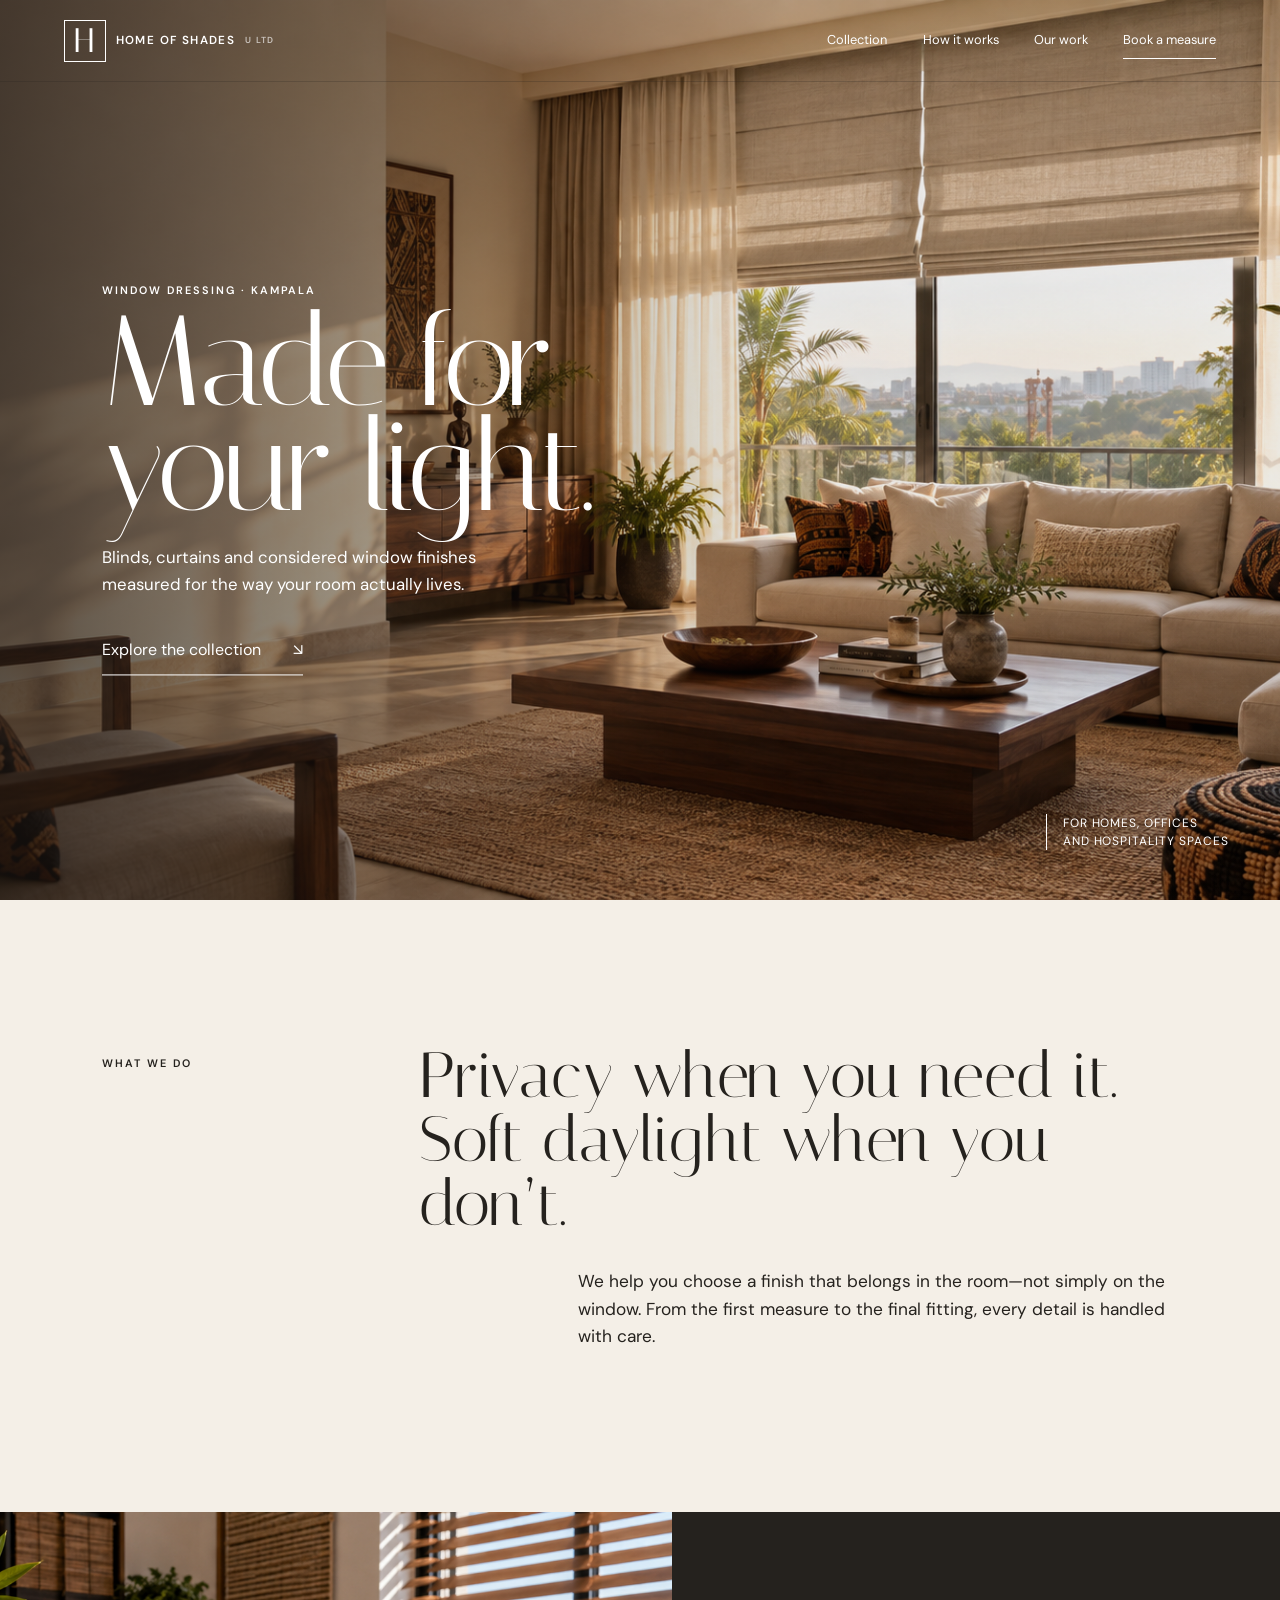
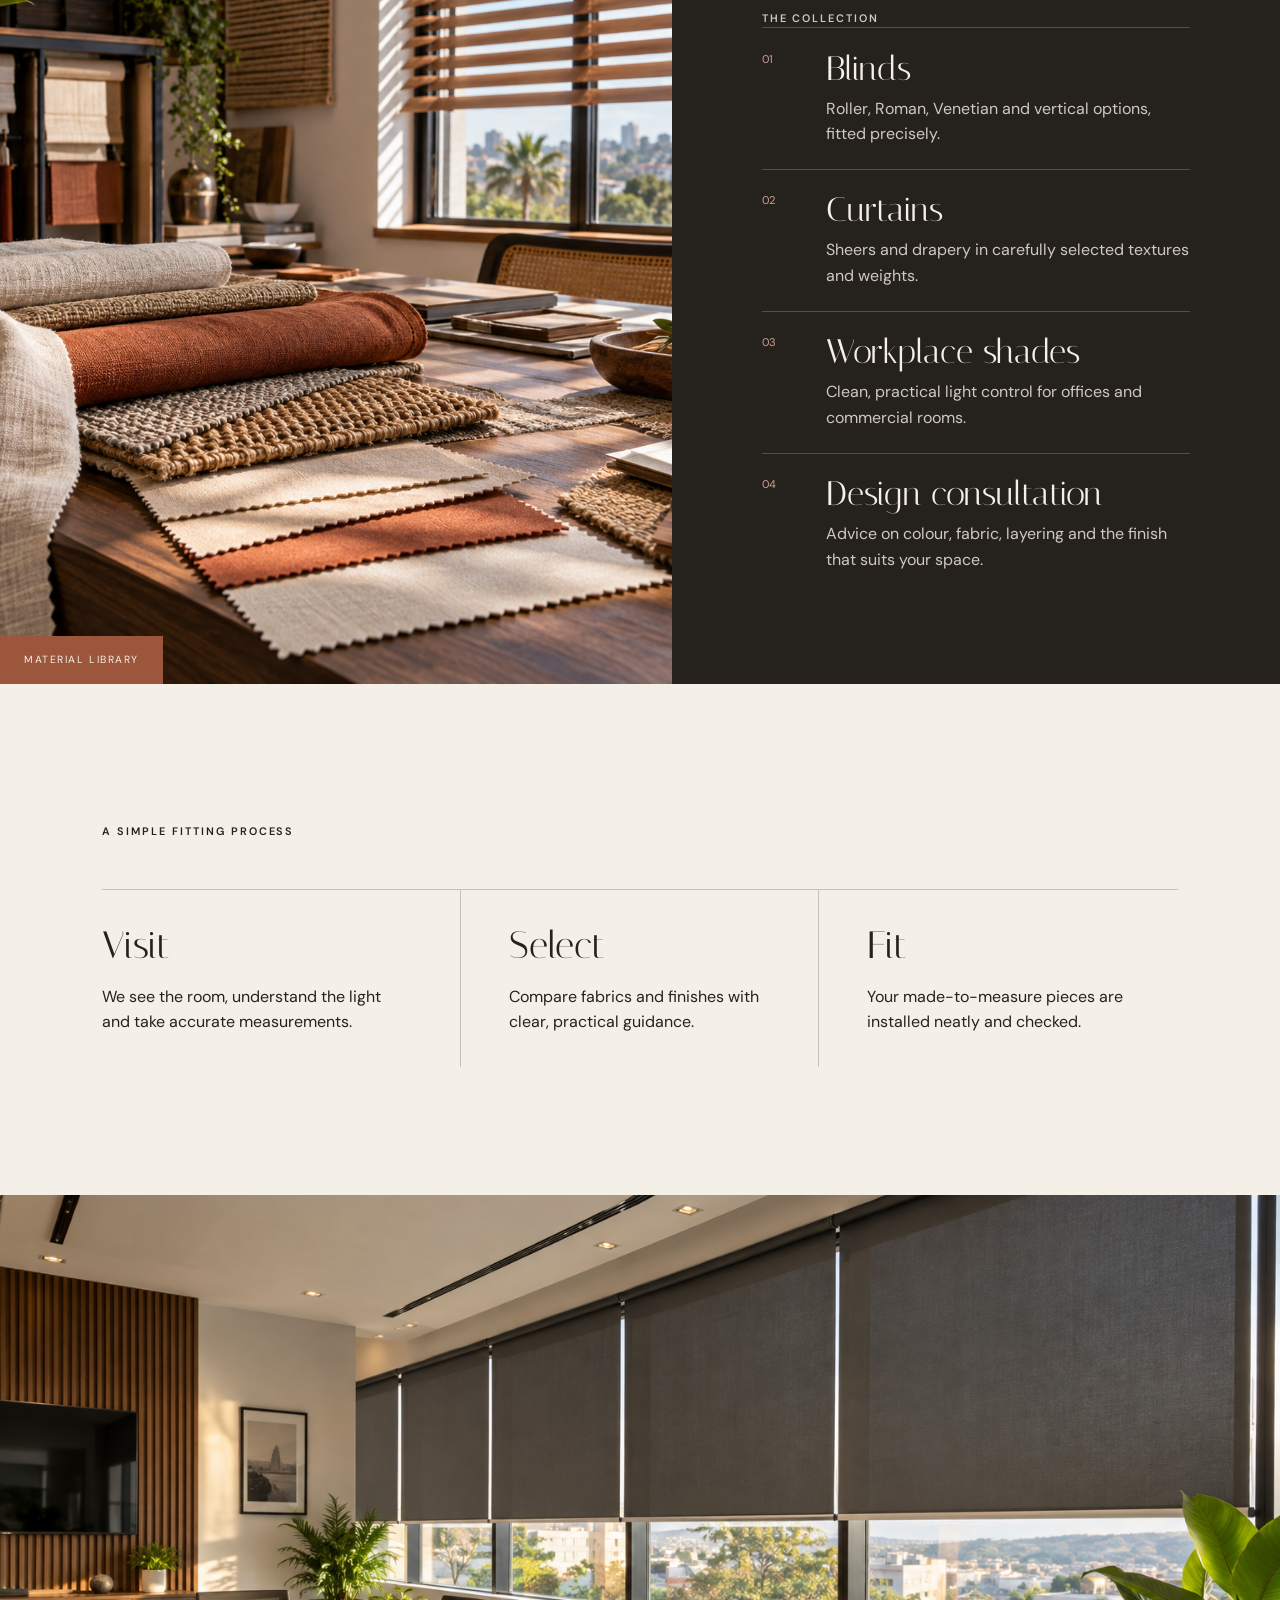
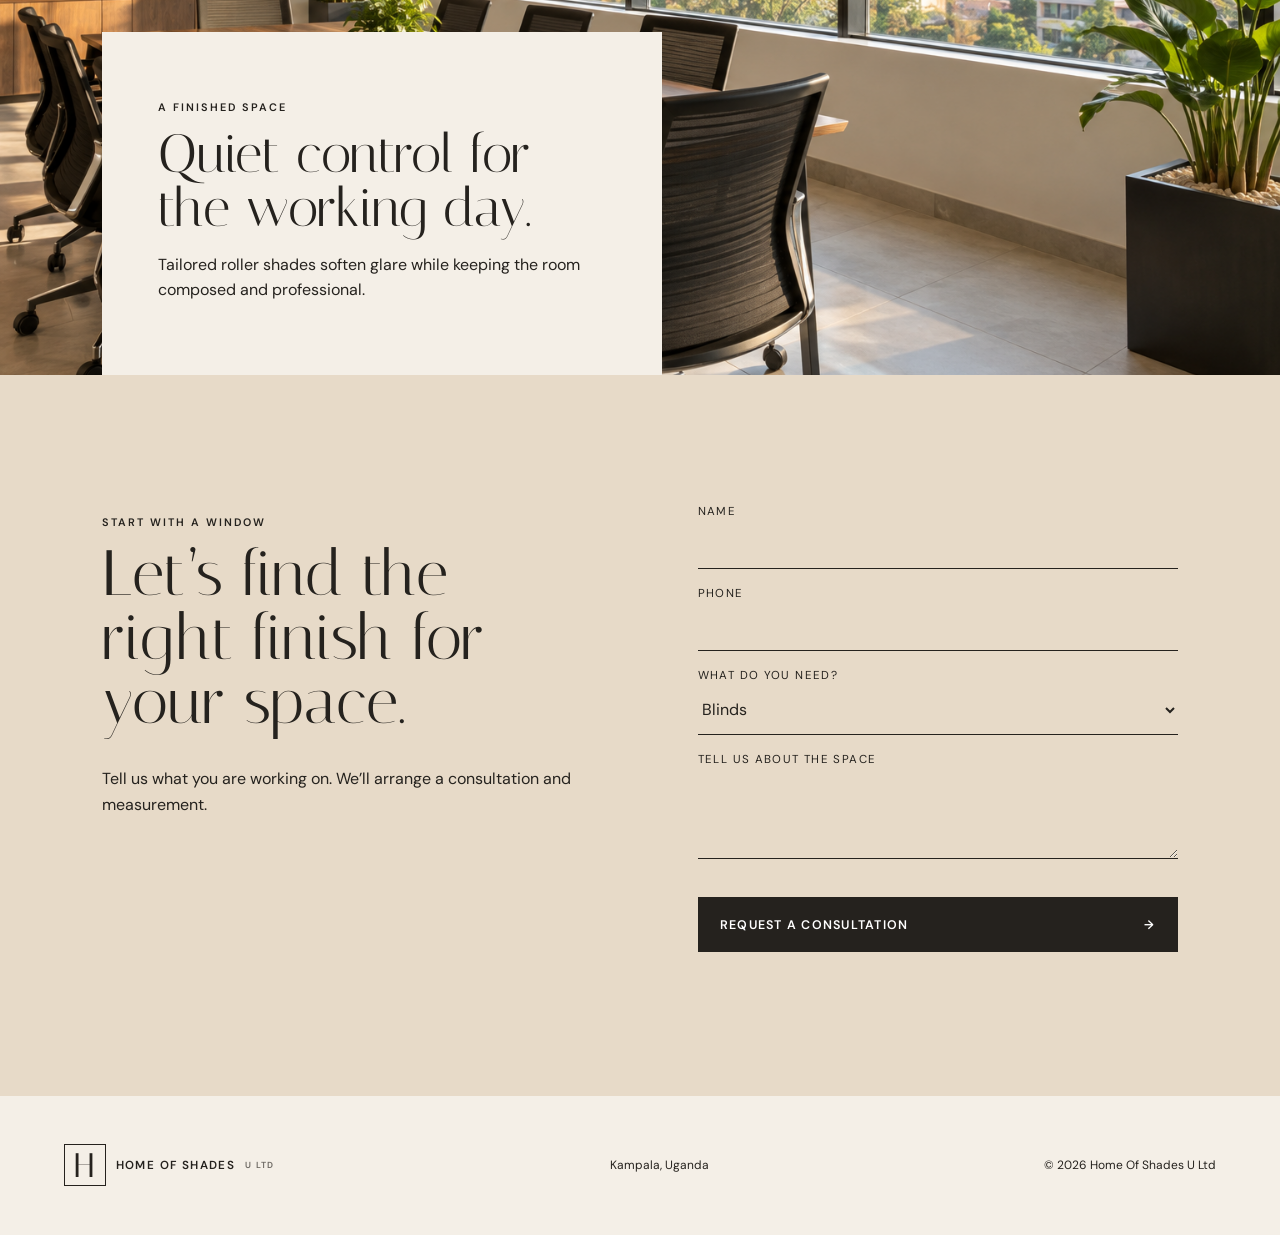
==== index.html @ 522342d6 "Build responsive client sample website" ====
<!doctype html>
<html lang="en">
  <head>
    <meta charset="UTF-8" />
    <meta name="viewport" content="width=device-width, initial-scale=1.0" />
    <meta
      name="description"
      content="Custom blinds, curtains and window finishes for homes and workplaces in Uganda."
    />
    <title>Home Of Shades U Ltd | Made for your light</title>
    <link rel="preconnect" href="https://fonts.googleapis.com" />
    <link rel="preconnect" href="https://fonts.gstatic.com" crossorigin />
    <link
      href="https://fonts.googleapis.com/css2?family=DM+Sans:wght@400;500;600&family=Italiana&display=swap"
      rel="stylesheet"
    />
    <link rel="stylesheet" href="styles.css" />
  </head>
  <body>
    <a class="skip" href="#main">Skip to content</a>
    <header class="site-header">
      <a class="brand" href="#top" aria-label="Home Of Shades home"
        ><span>H</span> Home Of Shades <small>U Ltd</small></a
      >
      <button class="menu" aria-expanded="false" aria-controls="nav">
        Menu
      </button>
      <nav id="nav" aria-label="Main navigation">
        <a href="#collection">Collection</a><a href="#process">How it works</a
        ><a href="#work">Our work</a
        ><a class="nav-cta" href="#contact">Book a measure</a>
      </nav>
    </header>

    <main id="main">
      <section class="hero" id="top">
        <img
          src="assets/living-room.png"
          alt="Warm modern living room with layered Roman shades and sheer curtains"
        />
        <div class="hero-copy">
          <p class="eyebrow">Window dressing · Kampala</p>
          <h1>Made for<br />your light.</h1>
          <p>
            Blinds, curtains and considered window finishes measured for the way
            your room actually lives.
          </p>
          <a class="text-link" href="#collection"
            >Explore the collection <span>↘</span></a
          >
        </div>
        <p class="hero-note">For homes, offices<br />and hospitality spaces</p>
      </section>

      <section class="intro reveal">
        <p class="section-label">What we do</p>
        <div>
          <h2>Privacy when you need it.<br />Soft daylight when you don’t.</h2>
          <p>
            We help you choose a finish that belongs in the room—not simply on
            the window. From the first measure to the final fitting, every
            detail is handled with care.
          </p>
        </div>
      </section>

      <section class="collection" id="collection">
        <div class="material-image reveal">
          <img
            src="assets/materials.png"
            alt="Linen and woven window-treatment samples in a design studio"
          /><span>Material library</span>
        </div>
        <div class="service-list reveal">
          <p class="section-label">The collection</p>
          <article>
            <span>01</span>
            <div>
              <h3>Blinds</h3>
              <p>
                Roller, Roman, Venetian and vertical options, fitted precisely.
              </p>
            </div>
          </article>
          <article>
            <span>02</span>
            <div>
              <h3>Curtains</h3>
              <p>
                Sheers and drapery in carefully selected textures and weights.
              </p>
            </div>
          </article>
          <article>
            <span>03</span>
            <div>
              <h3>Workplace shades</h3>
              <p>
                Clean, practical light control for offices and commercial rooms.
              </p>
            </div>
          </article>
          <article>
            <span>04</span>
            <div>
              <h3>Design consultation</h3>
              <p>
                Advice on colour, fabric, layering and the finish that suits
                your space.
              </p>
            </div>
          </article>
        </div>
      </section>

      <section class="process" id="process">
        <p class="section-label">A simple fitting process</p>
        <ol>
          <li>
            <span>Visit</span>
            <p>
              We see the room, understand the light and take accurate
              measurements.
            </p>
          </li>
          <li>
            <span>Select</span>
            <p>Compare fabrics and finishes with clear, practical guidance.</p>
          </li>
          <li>
            <span>Fit</span>
            <p>Your made-to-measure pieces are installed neatly and checked.</p>
          </li>
        </ol>
      </section>

      <section class="work" id="work">
        <img
          src="assets/office-installation.png"
          alt="Office meeting room with professionally installed charcoal roller shades"
        />
        <div class="work-caption reveal">
          <p class="section-label">A finished space</p>
          <h2>Quiet control for the working day.</h2>
          <p>
            Tailored roller shades soften glare while keeping the room composed
            and professional.
          </p>
        </div>
      </section>

      <section class="contact" id="contact">
        <div>
          <p class="eyebrow">Start with a window</p>
          <h2>Let’s find the right finish for your space.</h2>
          <p>
            Tell us what you are working on. We’ll arrange a consultation and
            measurement.
          </p>
        </div>
        <form id="inquiry-form">
          <label>Name<input required name="name" autocomplete="name" /></label
          ><label
            >Phone<input
              required
              name="phone"
              type="tel"
              autocomplete="tel" /></label
          ><label
            >What do you need?<select name="service">
              <option>Blinds</option>
              <option>Curtains</option>
              <option>Office shades</option>
              <option>Design consultation</option>
            </select></label
          ><label
            >Tell us about the space<textarea
              name="message"
              rows="3"
            ></textarea></label
          ><button type="submit">Request a consultation <span>→</span></button>
          <p class="form-status" role="status"></p>
        </form>
      </section>
    </main>
    <footer>
      <a class="brand" href="#top"
        ><span>H</span> Home Of Shades <small>U Ltd</small></a
      >
      <p>Kampala, Uganda</p>
      <p>© <span data-year></span> Home Of Shades U Ltd</p>
    </footer>
    <script src="script.js"></script>
  </body>
</html>
---- styles.css ----
:root {
  --ink: #25221e;
  --paper: #f4efe7;
  --cream: #e7dac8;
  --clay: #9c563b;
  --sage: #687064;
  --line: rgba(37, 34, 30, 0.22);
  --display: "Italiana", Georgia, serif;
  --body: "DM Sans", Arial, sans-serif;
}
* {
  box-sizing: border-box;
}
html {
  scroll-behavior: smooth;
}
body {
  margin: 0;
  background: var(--paper);
  color: var(--ink);
  font-family: var(--body);
  font-size: 16px;
  line-height: 1.6;
}
.skip {
  position: fixed;
  z-index: 99;
  left: 1rem;
  top: -5rem;
  background: var(--ink);
  color: #fff;
  padding: 0.7rem 1rem;
}
.skip:focus {
  top: 1rem;
}
a {
  color: inherit;
}
.site-header {
  height: 82px;
  display: flex;
  align-items: center;
  justify-content: space-between;
  padding: 0 5vw;
  border-bottom: 1px solid var(--line);
  position: absolute;
  z-index: 10;
  width: 100%;
  color: #fff;
}
.brand {
  display: flex;
  align-items: center;
  gap: 0.6rem;
  text-decoration: none;
  text-transform: uppercase;
  letter-spacing: 0.12em;
  font-size: 0.73rem;
  font-weight: 600;
}
.brand span {
  font: 2.1rem/1 var(--display);
  border: 1px solid currentColor;
  width: 42px;
  height: 42px;
  display: grid;
  place-items: center;
}
.brand small {
  font-size: 0.55rem;
  opacity: 0.65;
}
.site-header nav {
  display: flex;
  gap: 2.2rem;
  align-items: center;
}
.site-header nav a {
  text-decoration: none;
  font-size: 0.8rem;
}
.nav-cta {
  border-bottom: 1px solid;
  padding: 0.5rem 0;
}
.menu {
  display: none;
  background: none;
  border: 1px solid currentColor;
  color: inherit;
  padding: 0.55rem 0.8rem;
}
.hero {
  height: min(900px, 100svh);
  min-height: 680px;
  position: relative;
  background: #483f35;
  color: #fff;
  overflow: hidden;
}
.hero > img {
  position: absolute;
  width: 100%;
  height: 100%;
  object-fit: cover;
  object-position: center;
}
.hero:after {
  content: "";
  position: absolute;
  inset: 0;
  background: linear-gradient(
    90deg,
    rgba(25, 20, 17, 0.72),
    rgba(25, 20, 17, 0.08) 62%
  );
}
.hero-copy {
  position: absolute;
  z-index: 2;
  left: 8vw;
  top: 49%;
  transform: translateY(-42%);
  max-width: 590px;
}
.eyebrow,
.section-label {
  text-transform: uppercase;
  letter-spacing: 0.18em;
  font-size: 0.68rem;
  font-weight: 600;
}
.hero h1 {
  font: clamp(4.7rem, 10vw, 9.2rem) / 0.82 var(--display);
  letter-spacing: -0.035em;
  margin: 0.35rem 0 1.5rem;
}
.hero-copy > p:not(.eyebrow) {
  max-width: 440px;
  font-size: 1.05rem;
}
.text-link {
  display: inline-flex;
  gap: 2rem;
  text-decoration: none;
  border-bottom: 1px solid;
  padding: 0.7rem 0;
  margin-top: 0.7rem;
}
.hero-note {
  position: absolute;
  z-index: 2;
  right: 4vw;
  bottom: 3vw;
  border-left: 1px solid;
  padding-left: 1rem;
  font-size: 0.75rem;
  line-height: 1.5;
  text-transform: uppercase;
  letter-spacing: 0.08em;
}
.intro {
  padding: 9rem 8vw;
  display: grid;
  grid-template-columns: 1fr 3fr;
  gap: 4rem;
}
.intro h2,
.contact h2 {
  font: clamp(2.7rem, 5vw, 5.7rem) / 1 var(--display);
  margin: 0 0 2rem;
}
.intro > div > p {
  max-width: 600px;
  margin-left: auto;
  font-size: 1.08rem;
}
.collection {
  display: grid;
  grid-template-columns: 1.05fr 0.95fr;
  background: var(--ink);
  color: var(--paper);
  min-height: 720px;
}
.material-image {
  position: relative;
  min-height: 600px;
}
.material-image img {
  width: 100%;
  height: 100%;
  object-fit: cover;
}
.material-image span {
  position: absolute;
  bottom: 0;
  left: 0;
  background: var(--clay);
  padding: 1rem 1.5rem;
  text-transform: uppercase;
  letter-spacing: 0.15em;
  font-size: 0.65rem;
}
.service-list {
  padding: 7vw;
}
.service-list article {
  display: grid;
  grid-template-columns: 3rem 1fr;
  gap: 1rem;
  border-top: 1px solid rgba(255, 255, 255, 0.2);
  padding: 1.4rem 0;
}
.service-list article > span {
  font-size: 0.7rem;
  color: #c9a28f;
}
.service-list h3 {
  font: 2.1rem/1.1 var(--display);
  margin: 0;
}
.service-list p {
  margin: 0.5rem 0 0;
  color: #cfc9c0;
}
.process {
  padding: 8rem 8vw;
}
.process ol {
  list-style: none;
  padding: 0;
  margin: 3rem 0 0;
  display: grid;
  grid-template-columns: repeat(3, 1fr);
  border-top: 1px solid var(--line);
}
.process li {
  padding: 2rem 3rem 1rem 0;
  border-right: 1px solid var(--line);
}
.process li + li {
  padding-left: 3rem;
}
.process li:last-child {
  border-right: 0;
}
.process li span {
  font: 2.4rem var(--display);
}
.work {
  position: relative;
  height: 780px;
}
.work > img {
  width: 100%;
  height: 100%;
  object-fit: cover;
}
.work-caption {
  position: absolute;
  left: 8vw;
  bottom: 0;
  background: var(--paper);
  padding: 3.5rem;
  width: min(560px, 84vw);
}
.work-caption h2 {
  font: 3.4rem/1 var(--display);
  margin: 0.5rem 0 1rem;
}
.contact {
  background: var(--cream);
  padding: 8rem 8vw;
  display: grid;
  grid-template-columns: 1fr 1fr;
  gap: 9vw;
}
.contact form {
  display: grid;
  gap: 1rem;
}
.contact label {
  font-size: 0.72rem;
  text-transform: uppercase;
  letter-spacing: 0.12em;
}
.contact input,
.contact select,
.contact textarea {
  width: 100%;
  border: 0;
  border-bottom: 1px solid var(--ink);
  background: transparent;
  border-radius: 0;
  padding: 0.8rem 0;
  font: 1rem var(--body);
  color: var(--ink);
}
.contact button {
  margin-top: 1rem;
  background: var(--ink);
  color: #fff;
  border: 0;
  padding: 1.2rem 1.4rem;
  display: flex;
  justify-content: space-between;
  font: 600 0.78rem var(--body);
  text-transform: uppercase;
  letter-spacing: 0.1em;
  cursor: pointer;
}
.form-status {
  margin: 0;
  font-size: 0.85rem;
}
footer {
  padding: 3rem 5vw;
  display: flex;
  justify-content: space-between;
  align-items: center;
  font-size: 0.75rem;
}
button:focus-visible,
a:focus-visible,
input:focus-visible,
select:focus-visible,
textarea:focus-visible {
  outline: 3px solid var(--clay);
  outline-offset: 3px;
}
.reveal {
  opacity: 0;
  transform: translateY(22px);
  transition: 0.75s ease;
}
.reveal.visible {
  opacity: 1;
  transform: none;
}
@media (max-width: 760px) {
  .site-header {
    height: 70px;
    padding: 0 1.2rem;
  }
  .site-header .brand small {
    display: none;
  }
  .menu {
    display: block;
    min-height: 44px;
  }
  .site-header nav {
    display: none;
    position: absolute;
    top: 70px;
    left: 0;
    right: 0;
    background: var(--paper);
    color: var(--ink);
    padding: 2rem;
    flex-direction: column;
    align-items: flex-start;
  }
  .site-header nav.open {
    display: flex;
  }
  .hero {
    min-height: 720px;
  }
  .hero > img {
    object-position: 63% center;
  }
  .hero:after {
    background: linear-gradient(
      90deg,
      rgba(25, 20, 17, 0.7),
      rgba(25, 20, 17, 0.1)
    );
  }
  .hero-copy {
    left: 1.3rem;
    right: 1.3rem;
    top: 46%;
  }
  .hero h1 {
    font-size: 4.7rem;
  }
  .hero-note {
    right: 1.3rem;
    bottom: 2rem;
  }
  .intro {
    padding: 6rem 1.3rem;
    grid-template-columns: 1fr;
    gap: 2rem;
  }
  .intro h2 {
    font-size: 3rem;
  }
  .intro > div > p {
    margin-left: 0;
  }
  .collection {
    grid-template-columns: 1fr;
  }
  .material-image {
    min-height: 430px;
  }
  .service-list {
    padding: 5rem 1.3rem;
  }
  .process {
    padding: 6rem 1.3rem;
  }
  .process ol {
    grid-template-columns: 1fr;
  }
  .process li,
  .process li + li {
    padding: 1.7rem 0;
    border-right: 0;
    border-bottom: 1px solid var(--line);
  }
  .work {
    height: 690px;
  }
  .work > img {
    object-position: 60% center;
  }
  .work-caption {
    left: 0;
    padding: 2rem;
  }
  .work-caption h2 {
    font-size: 2.6rem;
  }
  .contact {
    padding: 6rem 1.3rem;
    grid-template-columns: 1fr;
    gap: 3rem;
  }
  footer {
    align-items: flex-start;
    gap: 2rem;
    flex-wrap: wrap;
  }
  .brand {
    font-size: 0.62rem;
  }
}
@media (prefers-reduced-motion: reduce) {
  html {
    scroll-behavior: auto;
  }
  .reveal {
    opacity: 1;
    transform: none;
    transition: none;
  }
}
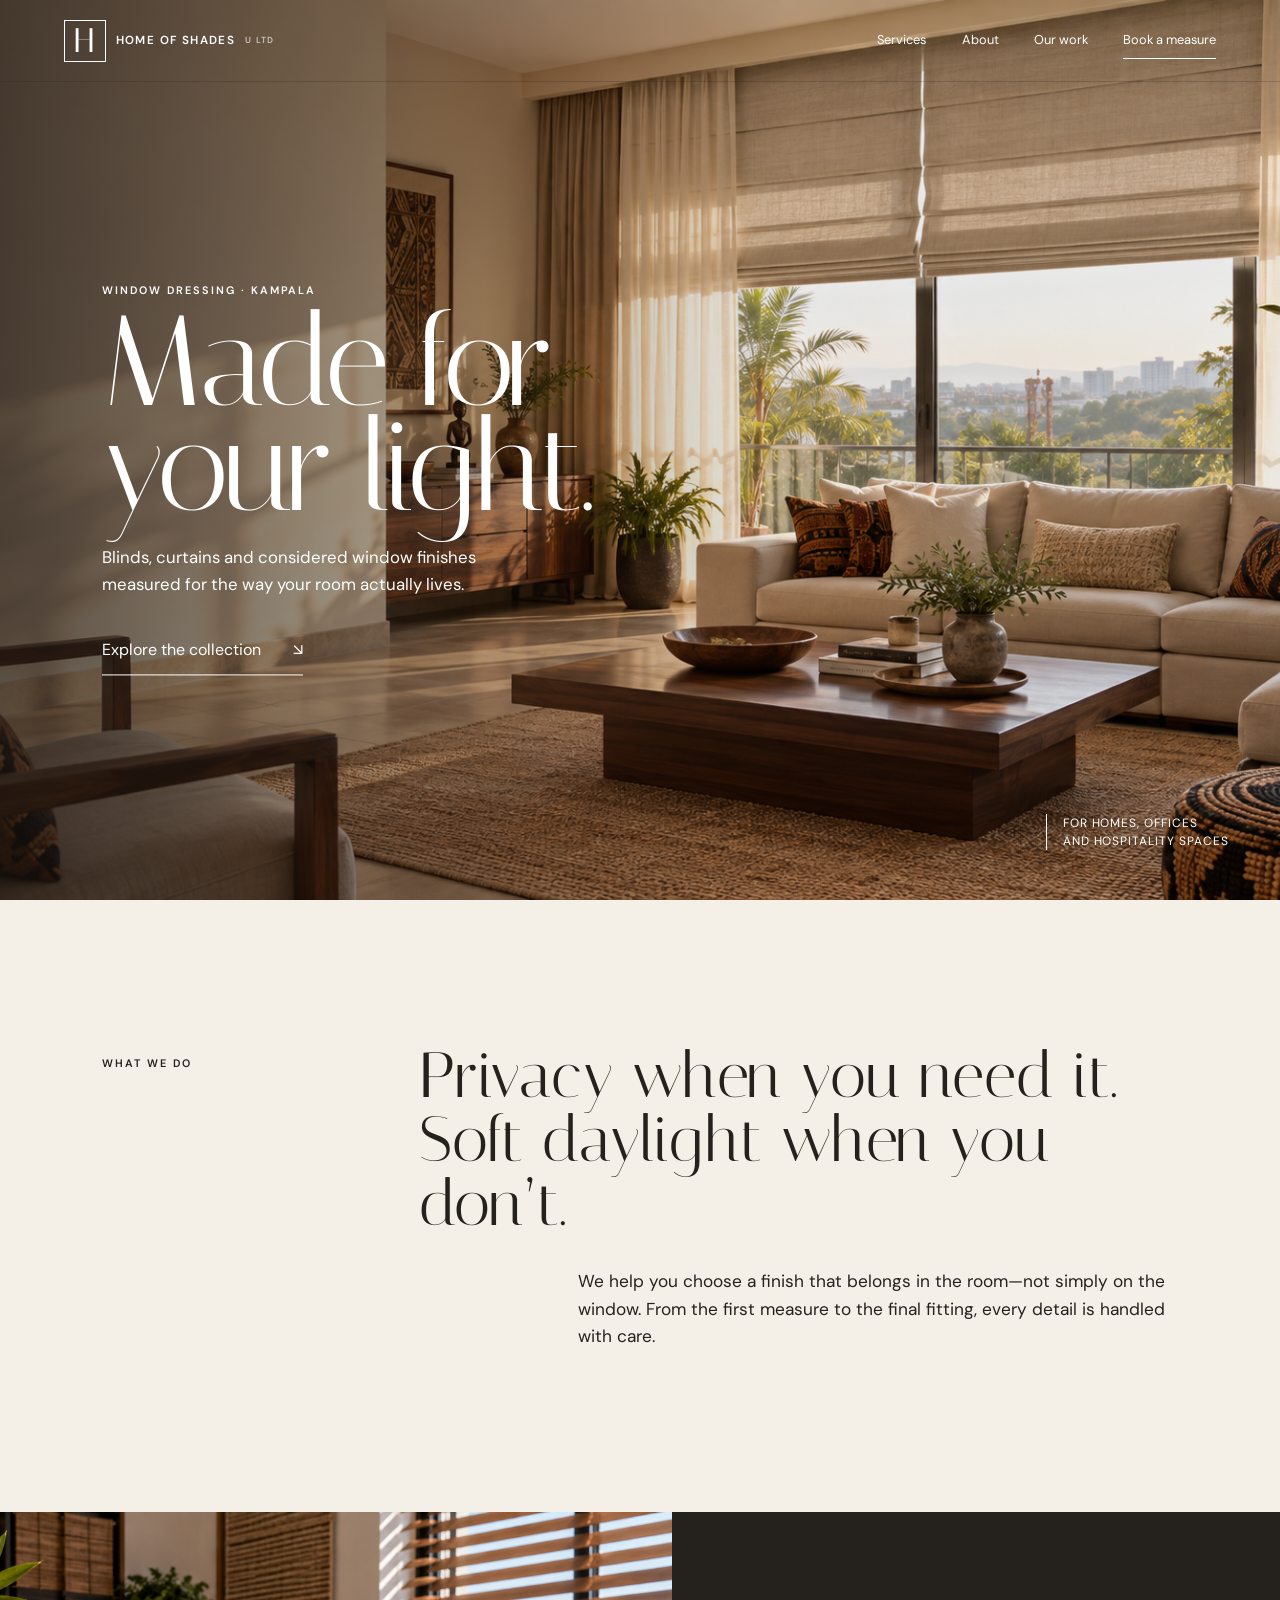
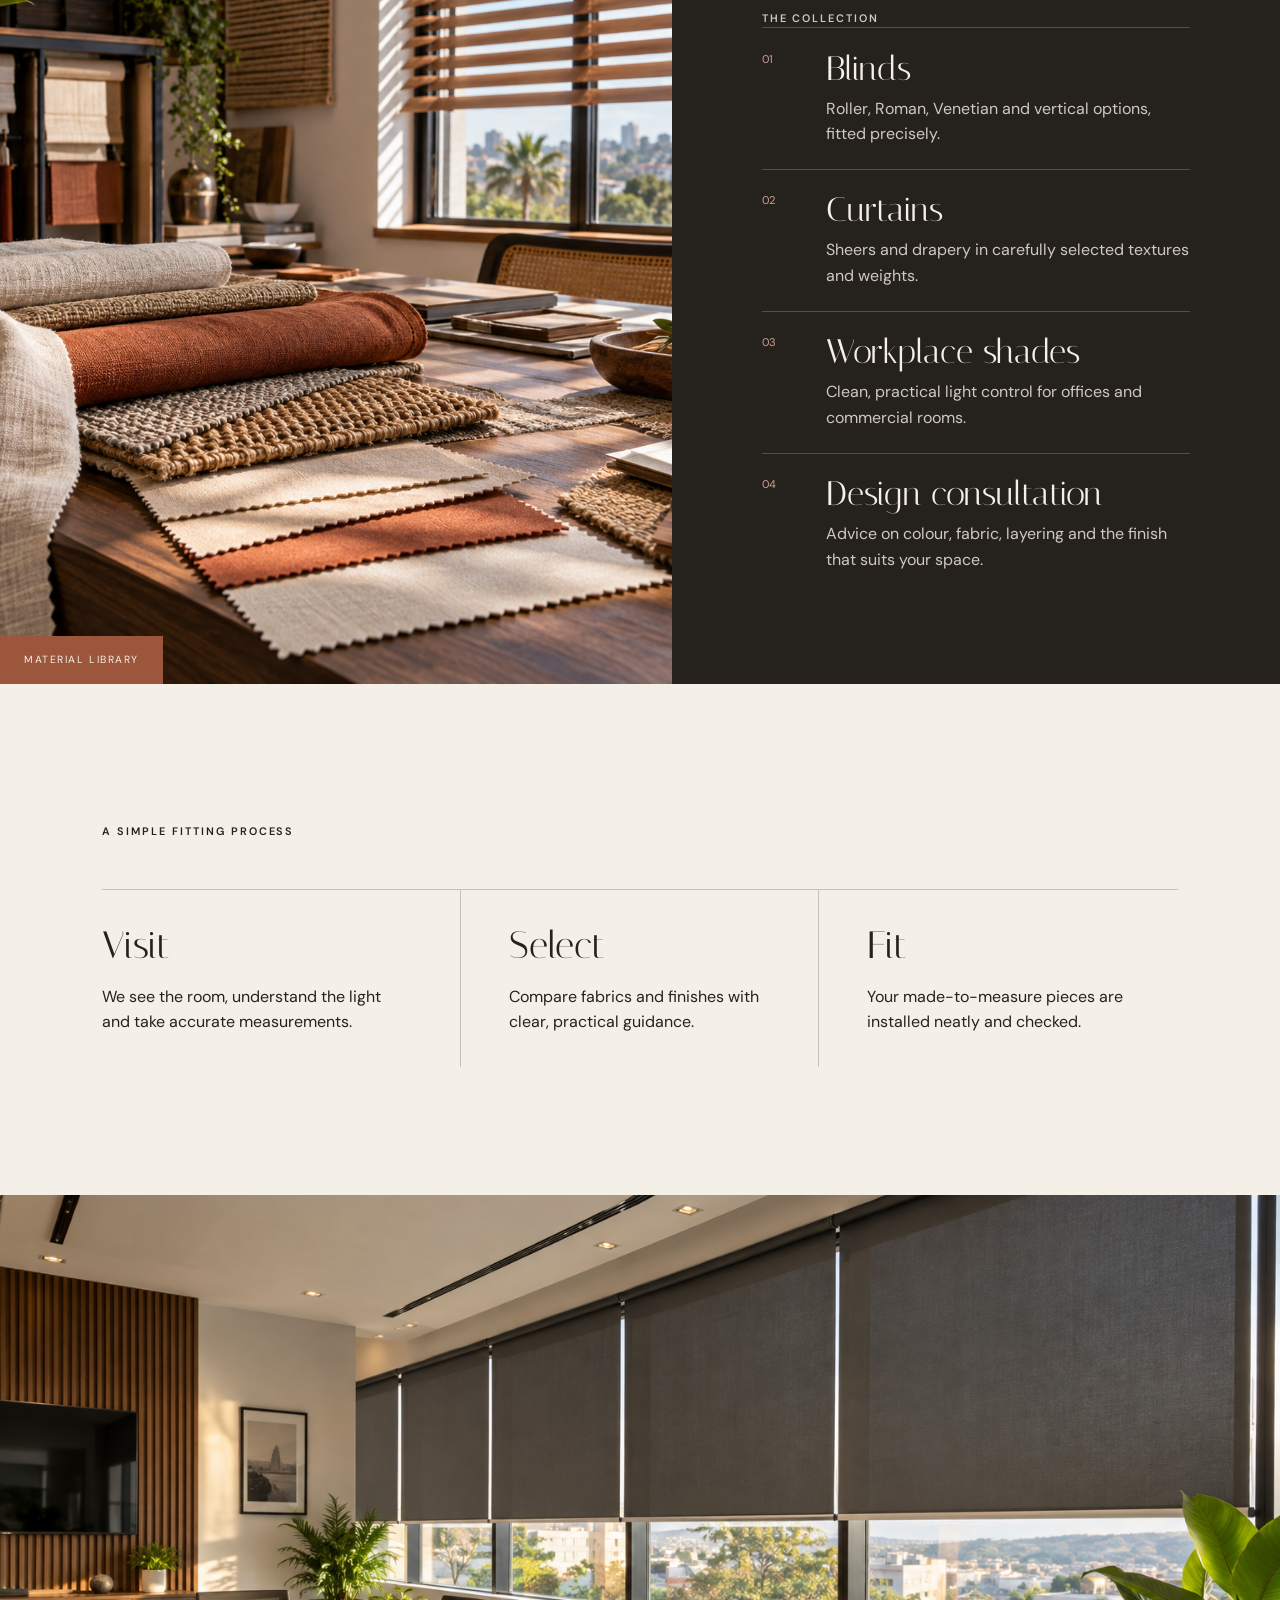
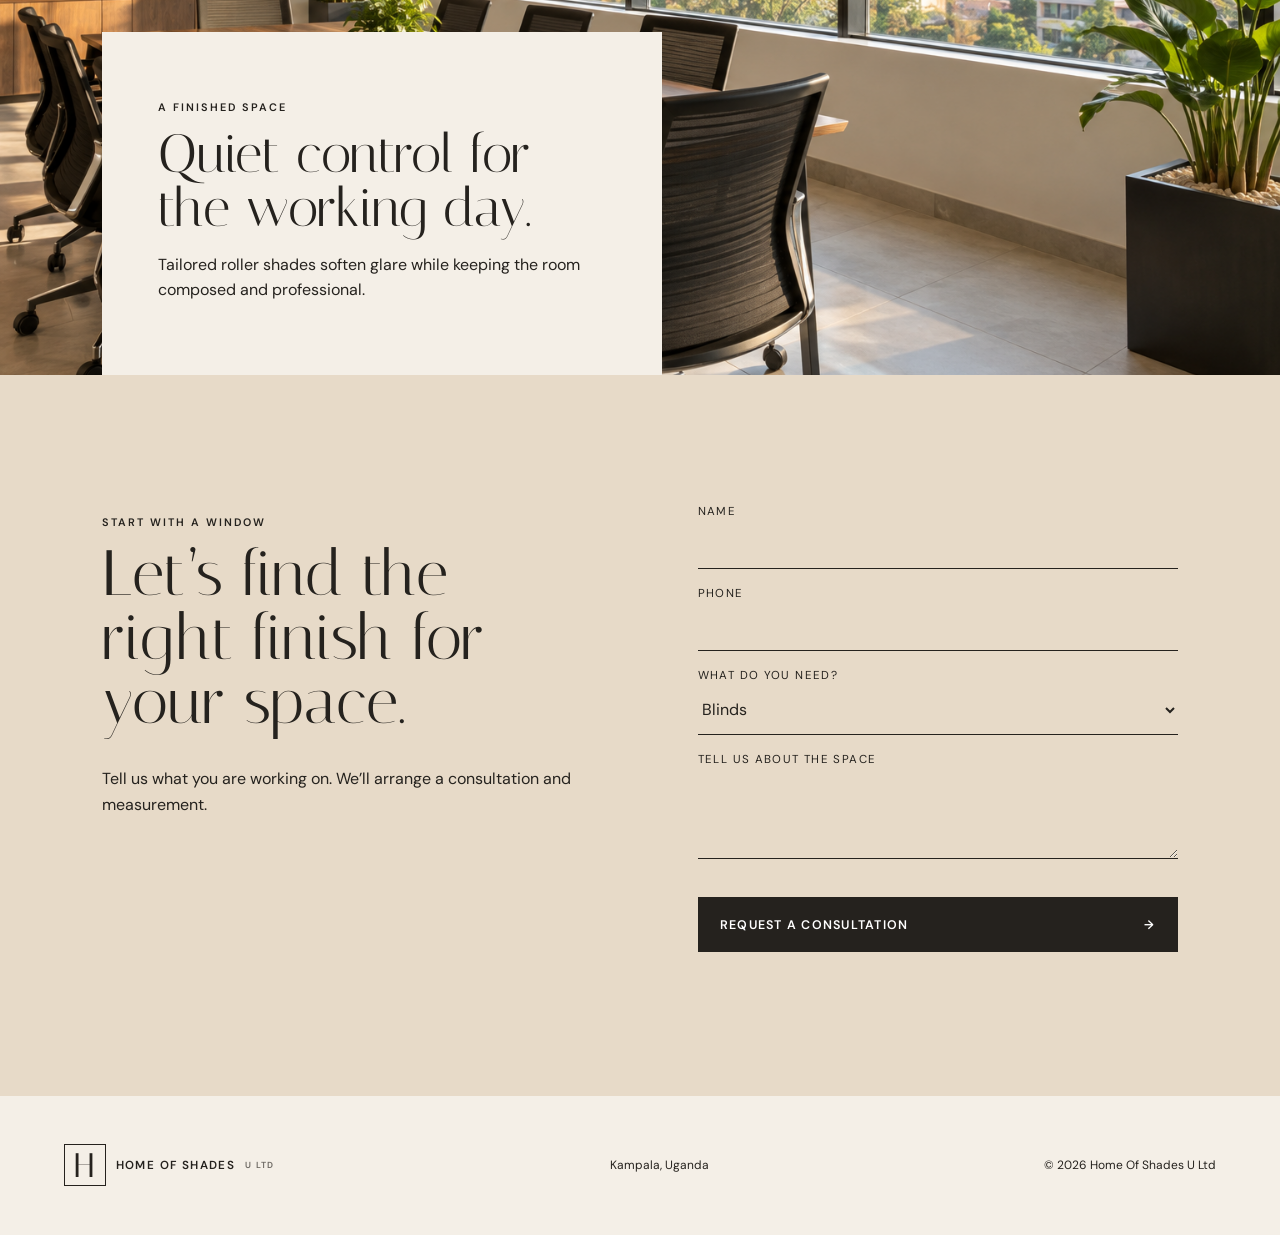
==== commit d9e72044: "Expand website into four-page experience" ====
--- a/index.html
+++ b/index.html
@@ -19,16 +19,16 @@
   <body>
     <a class="skip" href="#main">Skip to content</a>
     <header class="site-header">
-      <a class="brand" href="#top" aria-label="Home Of Shades home"
+      <a class="brand" href="index.html" aria-label="Home Of Shades home"
         ><span>H</span> Home Of Shades <small>U Ltd</small></a
       >
       <button class="menu" aria-expanded="false" aria-controls="nav">
         Menu
       </button>
       <nav id="nav" aria-label="Main navigation">
-        <a href="#collection">Collection</a><a href="#process">How it works</a
+        <a href="services.html">Services</a><a href="about.html">About</a
         ><a href="#work">Our work</a
-        ><a class="nav-cta" href="#contact">Book a measure</a>
+        ><a class="nav-cta" href="contact.html">Book a measure</a>
       </nav>
     </header>
 
--- a/styles.css
+++ b/styles.css
@@ -459,3 +459,173 @@
     transition: none;
   }
 }
+
+/* Interior pages */
+.inner-page .site-header {
+  position: relative;
+  background: var(--ink);
+}
+.inner-page [aria-current="page"] {
+  border-bottom: 1px solid currentColor;
+}
+.page-hero {
+  min-height: 620px;
+  padding: 9rem 8vw 5rem;
+  display: flex;
+  align-items: flex-end;
+  color: #fff;
+  background-size: cover;
+  background-position: center;
+  position: relative;
+}
+.page-hero::before {
+  content: "";
+  position: absolute;
+  inset: 0;
+  background: linear-gradient(
+    90deg,
+    rgba(30, 25, 21, 0.76),
+    rgba(30, 25, 21, 0.05)
+  );
+}
+.page-hero > div {
+  position: relative;
+  max-width: 850px;
+}
+.page-hero h1,
+.contact-intro h1 {
+  font: clamp(4rem, 8vw, 8rem) / 0.9 var(--display);
+  margin: 0.5rem 0;
+}
+.shades-about {
+  background-image: url("assets/living-room.png");
+  background-position: center 45%;
+}
+.shades-services {
+  background-image: url("assets/materials.png");
+}
+.editorial-copy {
+  padding: 9rem 8vw;
+  display: grid;
+  grid-template-columns: 1fr 2fr;
+  gap: 5vw;
+}
+.editorial-copy h2,
+.inner-cta h2 {
+  font: clamp(3rem, 5vw, 5.5rem) / 1 var(--display);
+  margin: 0 0 2rem;
+}
+.editorial-copy p:not(.section-label) {
+  max-width: 700px;
+  font-size: 1.08rem;
+}
+.values {
+  display: grid;
+  grid-template-columns: repeat(3, 1fr);
+  background: var(--cream);
+  padding: 6rem 8vw;
+}
+.values article {
+  padding: 1rem 3rem;
+  border-left: 1px solid var(--line);
+}
+.values span,
+.service-catalog b {
+  font-size: 0.68rem;
+  color: var(--clay);
+}
+.values h3 {
+  font: 2.2rem var(--display);
+  margin: 1rem 0;
+}
+.inner-cta {
+  padding: 9rem 8vw;
+  background: var(--ink);
+  color: var(--paper);
+}
+.inner-cta h2 {
+  max-width: 900px;
+}
+.service-catalog {
+  padding: 5rem 8vw 8rem;
+}
+.service-catalog article {
+  display: grid;
+  grid-template-columns: 70px 1fr;
+  padding: 4rem 0;
+  border-bottom: 1px solid var(--line);
+}
+.service-catalog article > div {
+  display: grid;
+  grid-template-columns: 1.2fr 1fr 0.8fr;
+  gap: 5vw;
+  align-items: start;
+}
+.service-catalog h2 {
+  font: 3rem/1 var(--display);
+  margin: 0;
+}
+.service-catalog p {
+  margin: 0;
+}
+.service-catalog ul {
+  margin: 0;
+  padding-left: 1.2rem;
+}
+.contact-intro {
+  padding: 10rem 8vw 6rem;
+  background: var(--ink);
+  color: #fff;
+}
+.contact-intro > p:last-child {
+  max-width: 620px;
+}
+.contact-full {
+  background: var(--paper);
+}
+.contact-steps {
+  padding-left: 1.2rem;
+  line-height: 2.4;
+}
+@media (max-width: 760px) {
+  .page-hero {
+    min-height: 540px;
+    padding: 7rem 1.3rem 3rem;
+  }
+  .page-hero h1,
+  .contact-intro h1 {
+    font-size: 4rem;
+  }
+  .editorial-copy {
+    padding: 6rem 1.3rem;
+    grid-template-columns: 1fr;
+  }
+  .values {
+    padding: 4rem 1.3rem;
+    grid-template-columns: 1fr;
+  }
+  .values article {
+    padding: 2rem 0;
+    border-left: 0;
+    border-top: 1px solid var(--line);
+  }
+  .inner-cta {
+    padding: 6rem 1.3rem;
+  }
+  .service-catalog {
+    padding: 3rem 1.3rem 5rem;
+  }
+  .service-catalog article {
+    grid-template-columns: 40px 1fr;
+  }
+  .service-catalog article > div {
+    grid-template-columns: 1fr;
+    gap: 1.5rem;
+  }
+  .service-catalog h2 {
+    font-size: 2.5rem;
+  }
+  .contact-intro {
+    padding: 8rem 1.3rem 4rem;
+  }
+}
